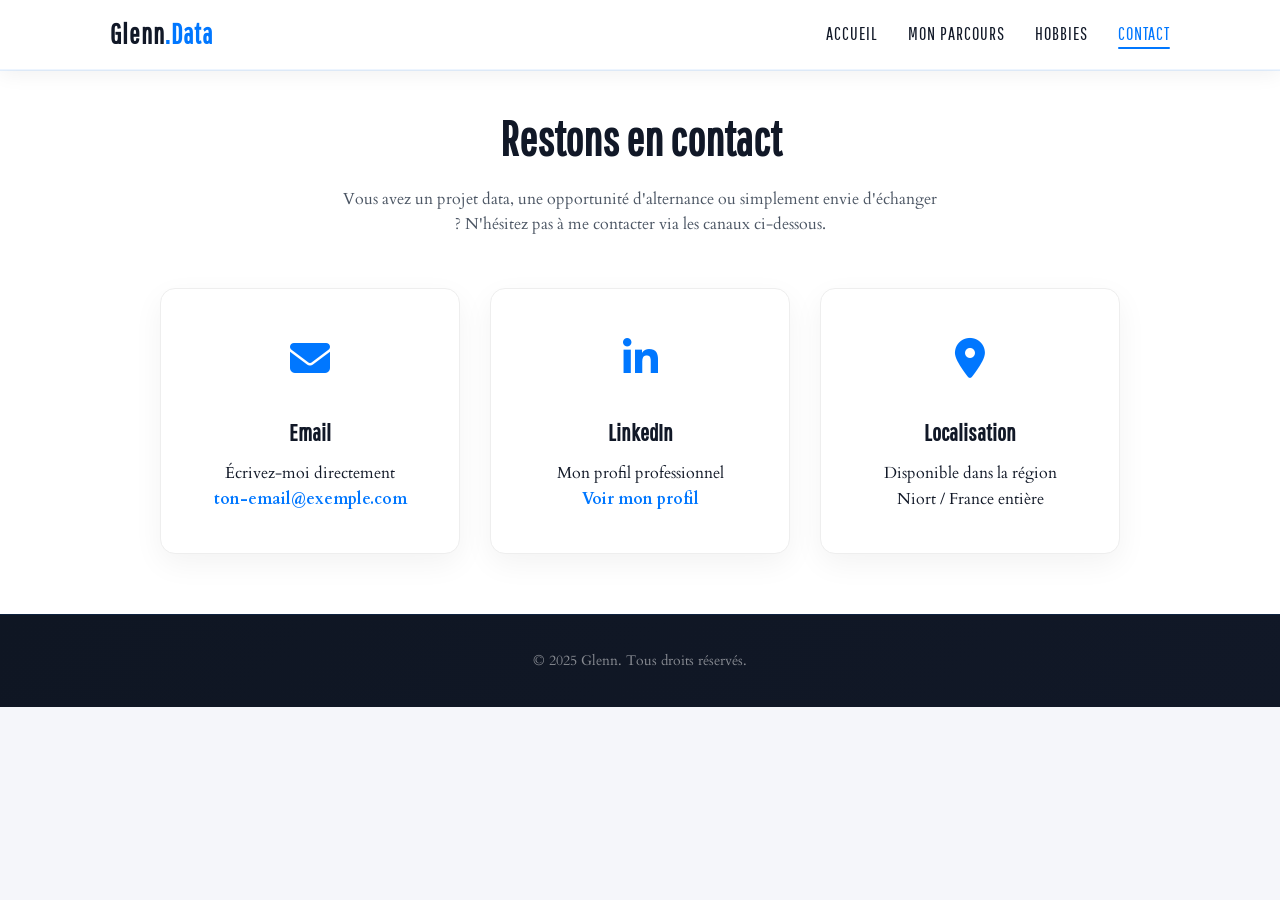
==== contact.html @ 9a7e13b7 "Initial commit - Portfolio Glenn MADZOU-A-MIERE" ====
<!DOCTYPE html>
<html lang="fr">
<head>
    <meta charset="UTF-8">
    <meta name="viewport" content="width=device-width, initial-scale=1.0">
    <title>Contact — Glenn</title>
    <link href="https://fonts.googleapis.com/css2?family=Cardo&family=Pathway+Gothic+One&display=swap" rel="stylesheet">
    <link rel="stylesheet" href="https://cdnjs.cloudflare.com/ajax/libs/font-awesome/6.4.0/css/all.min.css">
    <link rel="stylesheet" href="./css/global.css">
</head>
<body>

    <!-- NAVIGATION (Identique à l'accueil) -->
    <nav class="navbar">
        <div class="nav-container">
            <a href="index.html" class="logo">Glenn<span>.Data</span></a>
            <ul class="nav-links">
                <li><a href="index.html">Accueil</a></li>
                <li><a href="parcours.html">Mon Parcours</a></li>
                <li><a href="hobbies.html">Hobbies</a></li>
                <li><a href="contact.html" class="active">Contact</a></li>
            </ul>
            <div class="burger"><div class="line1"></div><div class="line2"></div><div class="line3"></div></div>
        </div>
    </nav>

    <!-- SECTION CONTACT -->
    <section class="contact-section">
        <div class="contact-container">
            <h1 class="section-title">Restons en contact</h1>
            <p class="contact-intro">
                Vous avez un projet data, une opportunité d'alternance ou simplement envie d'échanger ? 
                N'hésitez pas à me contacter via les canaux ci-dessous.
            </p>

            <div class="contact-cards">
                
                <!-- Carte Email -->
                <div class="contact-card">
                    <div class="icon-box">
                        <i class="fa-solid fa-envelope"></i>
                    </div>
                    <h3>Email</h3>
                    <p>Écrivez-moi directement</p>
                    <a href="mailto:ton-email@exemple.com" class="contact-link">ton-email@exemple.com</a>
                </div>

                <!-- Carte LinkedIn -->
                <div class="contact-card">
                    <div class="icon-box">
                        <i class="fa-brands fa-linkedin-in"></i>
                    </div>
                    <h3>LinkedIn</h3>
                    <p>Mon profil professionnel</p>
                    <a href="https://www.linkedin.com/in/ton-profil" target="_blank" class="contact-link">Voir mon profil</a>
                </div>

                <!-- Carte Localisation (Optionnel) -->
                <div class="contact-card">
                    <div class="icon-box">
                        <i class="fa-solid fa-location-dot"></i>
                    </div>
                    <h3>Localisation</h3>
                    <p>Disponible dans la région</p>
                    <span class="location-text">Niort / France entière</span>
                </div>

            </div>
        </div>
    </section>

    <footer>
        <p>© 2025 Glenn. Tous droits réservés.</p>
    </footer>

    <script src="./js/main.js"></script>
</body>
</html>
---- css/global.css ----
/* =========================================
   GLOBAL.CSS - Style moderne pour le Portfolio
   ========================================= */

:root {
    --primary: #0077ff;
    --dark: #111827;
    --light: #f5f6fa;
    --white: #ffffff;
    --text-grey: #4b5563;
    --shadow: 0 10px 30px rgba(0, 119, 255, 0.15);
    --card-shadow: 0 10px 25px rgba(0,0,0,0.05);
    --transition: all 0.3s ease;
    
    /* Polices */
    --font-title: 'Pathway Gothic One', sans-serif;
    --font-text: 'Cardo', serif;
}

* { margin: 0; padding: 0; box-sizing: border-box; }

body {
    font-family: var(--font-text);
    background-color: var(--light);
    color: var(--dark);
    overflow-x: hidden;
    line-height: 1.6;
}

/* ================= NAVBAR ================= */
.navbar {
    background: rgba(255, 255, 255, 0.82);
    backdrop-filter: blur(14px);
    -webkit-backdrop-filter: blur(14px);
    height: 70px;
    width: 100%;
    position: fixed;
    top: 0;
    z-index: 1000;
    box-shadow: 0 1px 0 rgba(0,119,255,0.1), 0 4px 20px rgba(0,0,0,0.06);
    border-bottom: 1px solid rgba(0,119,255,0.07);
}

.nav-container {
    display: flex;
    justify-content: space-between;
    align-items: center;
    max-width: 1100px;
    margin: 0 auto;
    height: 100%;
    padding: 0 20px;
}

.logo {
    font-family: var(--font-title);
    font-size: 28px;
    text-decoration: none;
    color: var(--dark);
    font-weight: bold;
    letter-spacing: 1px;
    transition: opacity 0.2s ease;
}
.logo:hover { opacity: 0.8; }
.logo span { color: var(--primary); }

.nav-links { display: flex; list-style: none; gap: 30px; }
.nav-links li a {
    text-decoration: none;
    color: var(--dark);
    font-family: var(--font-title);
    font-size: 18px;
    text-transform: uppercase;
    transition: color 0.25s ease;
    letter-spacing: 1px;
    position: relative;
    padding-bottom: 3px;
}
/* Underline animé au hover */
.nav-links li a::after {
    content: '';
    position: absolute;
    bottom: -2px;
    left: 0;
    width: 0;
    height: 2px;
    background: var(--primary);
    border-radius: 2px;
    transition: width 0.3s ease;
}
.nav-links li a:hover::after,
.nav-links li a.active::after { width: 100%; }
.nav-links li a:hover, .nav-links li a.active { color: var(--primary); }

.burger { display: none; cursor: pointer; }
.burger div { width: 25px; height: 3px; background-color: var(--dark); margin: 5px; transition: var(--transition); }

/* ================= HERO SECTION ================= */
.hero {
    height: 100vh;
    display: flex;
    align-items: center;
    justify-content: center;
    text-align: center;
    padding: 70px 20px 0;
    background: linear-gradient(150deg, #eef4ff 0%, #f5f6fa 50%, #eef2f6 100%);
    position: relative;
    overflow: hidden;
}

/* Cercle décoratif en arrière-plan */
.hero::before {
    content: '';
    position: absolute;
    width: 500px;
    height: 500px;
    background: radial-gradient(circle, rgba(0,119,255,0.07), transparent 65%);
    top: 10%;
    right: -100px;
    border-radius: 50%;
    pointer-events: none;
}
.hero::after {
    content: '';
    position: absolute;
    width: 350px;
    height: 350px;
    background: radial-gradient(circle, rgba(0,119,255,0.05), transparent 65%);
    bottom: 5%;
    left: -80px;
    border-radius: 50%;
    pointer-events: none;
}

.hero-content { max-width: 800px; animation: fadeIn 1s ease-out; position: relative; z-index: 1; }
@keyframes fadeIn { from { opacity: 0; transform: translateY(20px); } to { opacity: 1; transform: translateY(0); } }

.profile-img-container {
    width: 150px;
    height: 150px;
    margin: 0 auto 25px;
    border-radius: 50%;
    overflow: hidden;
    border: 4px solid var(--white);
    box-shadow: var(--shadow);
}
.profile-img { width: 100%; height: 100%; object-fit: cover; }

.hero h1 {
    font-family: var(--font-title);
    font-size: 4rem;
    margin-bottom: 15px;
    color: var(--dark);
    line-height: 1.1;
}
.text-highlight { color: var(--primary); }

.hero-text {
    font-size: 1.2rem;
    color: var(--text-grey);
    margin-bottom: 40px;
    max-width: 600px;
    margin-left: auto;
    margin-right: auto;
}

.cta-buttons { display: flex; gap: 20px; justify-content: center; flex-wrap: wrap; }
.btn {
    padding: 12px 30px;
    border-radius: 50px;
    text-decoration: none;
    font-family: var(--font-title);
    font-size: 18px;
    letter-spacing: 1px;
    transition: var(--transition);
    display: inline-flex;
    align-items: center;
    gap: 10px;
}
.btn-primary { background-color: var(--primary); color: var(--white); box-shadow: 0 4px 15px rgba(0, 119, 255, 0.3); }
.btn-primary:hover { background-color: #005ecb; transform: translateY(-3px); }
.btn-outline { border: 2px solid var(--dark); color: var(--dark); }
.btn-outline:hover { background-color: var(--dark); color: var(--white); transform: translateY(-3px); }

/* ================= PROJECTS SLIDER ================= */
.projects-section { padding: 80px 20px; background: var(--white); text-align: center; }
.section-title { font-family: var(--font-title); font-size: 3rem; color: var(--dark); margin-bottom: 10px; }
.section-subtitle { color: var(--text-grey); margin-bottom: 50px; }

.slider-container {
    max-width: 1000px;
    margin: 0 auto;
    position: relative;
    overflow: hidden;
    border-radius: 20px;
    box-shadow: 0 20px 50px rgba(0,0,0,0.1);
}

.slider-wrapper { 
    height: 500px; 
    position: relative; 
    width: 100%;
}

/* --- CORRECTION ICI : GESTION DES SLIDES --- */
.slide {
    position: absolute; 
    top: 0; left: 0; 
    width: 100%; height: 100%;
    opacity: 0; 
    transition: opacity 0.6s ease-in-out;
    
    /* C'EST CETTE LIGNE QUI RÉPARE LES FLÈCHES : */
    pointer-events: none; /* Empêche l'image invisible de bloquer les clics */
    
    z-index: 1;
}

.slide.active { 
    opacity: 1; 
    pointer-events: all; /* Réactive les clics quand l'image est visible */
    z-index: 2;
}

.slide-link { display: block; width: 100%; height: 100%; position: relative; }
.slide img { width: 100%; height: 100%; object-fit: cover; transition: transform 0.8s ease; }
.slide:hover img { transform: scale(1.05); }

.slide-content {
    position: absolute; bottom: 0; left: 0; width: 100%;
    background: linear-gradient(to top, rgba(0,0,0,0.9), rgba(0,0,0,0));
    padding: 60px 30px 30px;
    text-align: left;
    color: var(--white);
    transform: translateY(20px);
    transition: transform 0.4s ease;
}
.slide.active .slide-content { transform: translateY(0); }
.slide-content h3 { font-family: var(--font-title); font-size: 32px; margin-bottom: 8px; color: var(--primary); }

/* --- CORRECTION ICI : BOUTONS FLÈCHES --- */
.slider-btn {
    position: absolute; top: 50%; transform: translateY(-50%);
    background: rgba(255,255,255,0.9);
    border: none; width: 50px; height: 50px; border-radius: 50%;
    cursor: pointer; font-size: 20px; color: var(--dark);
    box-shadow: 0 4px 10px rgba(0,0,0,0.1); transition: var(--transition); 
    
    z-index: 100; /* On force les flèches à être bien au-dessus de tout */
}
.slider-btn:hover { background: var(--primary); color: var(--white); }
.prev-btn { left: 20px; }
.next-btn { right: 20px; }

.dots-container {
    position: absolute; bottom: 20px; left: 50%; transform: translateX(-50%);
    display: flex; gap: 10px; z-index: 100;
}
.dot {
    width: 12px; height: 12px; background: rgba(255,255,255,0.5);
    border-radius: 50%; cursor: pointer; transition: var(--transition);
}
.dot.active { background: var(--primary); transform: scale(1.2); }

/* ================= CSS HOBBIES (Nouvelle version Galerie) ================= */
/* ================= HOBBIES SECTION (POUR L'ACCUEIL / INDEX.HTML) ================= */
/* Ce style gère uniquement les cartes de prévisualisation sur la page d'accueil */

.hobbies-section {
    padding: 80px 20px;
    background-color: var(--light);
    text-align: center;
}

.hobbies-container { 
    max-width: 1100px; 
    margin: 0 auto; 
}

/* La grille des cartes sur l'accueil */
.hobbies-grid {
    display: grid;
    /* Adapte auto : 3 colonnes sur PC, 2 ou 1 sur mobile */
    grid-template-columns: repeat(auto-fit, minmax(280px, 1fr));
    gap: 30px;
    margin-top: 40px;
}

/* Le style de la carte individuelle */
.hobby-card {
    background: var(--white);
    border-radius: 15px;
    overflow: hidden;
    box-shadow: var(--card-shadow);
    transition: var(--transition);
    text-align: left;
    display: block;      /* Important pour le lien <a> */
    text-decoration: none;
    color: inherit;
    position: relative;
    height: 100%;       /* Pour que toutes les cartes aient la même hauteur */
}

.hobby-card:hover {
    transform: translateY(-10px);
    box-shadow: 0 15px 30px rgba(0,0,0,0.1);
}

/* Zone Image */
.hobby-img-box {
    height: 200px;
    width: 100%;
    position: relative;
    overflow: hidden;
}

.hobby-img-box img {
    width: 100%;
    height: 100%;
    object-fit: cover;
    transition: transform 0.5s ease;
}

.hobby-card:hover .hobby-img-box img { 
    transform: scale(1.1); 
}

/* La petite icône ronde */
.hobby-icon {
    position: absolute;
    bottom: -20px;
    right: 20px;
    width: 50px;
    height: 50px;
    background: var(--primary);
    color: var(--white);
    border-radius: 50%;
    display: flex;
    align-items: center;
    justify-content: center;
    font-size: 22px;
    box-shadow: 0 4px 10px rgba(0,0,0,0.2);
    border: 3px solid var(--white);
    z-index: 2;
}

/* Contenu texte */
.hobby-content { 
    padding: 30px 25px 25px; 
}

.hobby-content h3 {
    font-family: var(--font-title);
    font-size: 24px;
    margin-bottom: 10px;
    color: var(--dark);
}

.hobby-content p {
    font-size: 15px;
    color: var(--text-grey);
    line-height: 1.5;
}
/* En-tête */
.hobbies-header {
  text-align: center;
  margin-top: 40px;
  margin-bottom: 60px;
  padding: 0 20px;
}

.hobbies-header h1 {
  font-family: 'Pathway Gothic One', sans-serif;
  font-size: 42px;
  color: #0077ff;
  margin-bottom: 10px;
}

.hobbies-header .subtitle {
  font-size: 16px;
  color: #555;
  max-width: 600px;
  margin: 0 auto;
}

/* Séparateur entre les sections */
.hobby-separator {
    border: 0;
    height: 1px;
    background-image: linear-gradient(to right, rgba(0, 0, 0, 0), rgba(0, 0, 0, 0.1), rgba(0, 0, 0, 0));
    margin: 60px 0;
}

/* --- STRUCTURE D'UNE SECTION HOBBY --- */
.hobby-section {
    max-width: 1200px;
    margin: 0 auto 40px;
    padding: 0 20px;
}

/* Texte Intro */
.hobby-intro {
    text-align: center;
    max-width: 800px;
    margin: 0 auto 40px;
}

.hobby-intro h2 {
    font-family: 'Pathway Gothic One', sans-serif;
    font-size: 32px;
    color: var(--dark);
    margin-bottom: 15px;
    display: flex;
    align-items: center;
    justify-content: center;
    gap: 10px;
}

.hobby-intro h2 i {
    color: var(--primary);
    font-size: 28px;
}

.hobby-intro p {
    font-size: 16px;
    line-height: 1.6;
    color: var(--text-grey);
}

/* --- LA GALERIE 4 ITEMS --- */
.hobby-gallery {
    display: grid;
    /* Sur grand écran : 4 colonnes égales */
    grid-template-columns: repeat(4, 1fr); 
    gap: 15px;
    width: 100%;
}

.gallery-item {
    position: relative;
    height: 250px; /* Hauteur fixe pour uniformiser */
    border-radius: 12px;
    overflow: hidden;
    box-shadow: 0 4px 15px rgba(0,0,0,0.1);
    transition: transform 0.3s ease;
    cursor: pointer;
    background: #000; /* Fond noir au cas où l'image ne charge pas */
}

/* Effet Zoom au survol */
.gallery-item:hover {
    transform: translateY(-5px);
    box-shadow: 0 10px 25px rgba(0,0,0,0.2);
}

.gallery-item img, 
.gallery-item video,
.gallery-item iframe {
    width: 100%;
    height: 100%;
    object-fit: cover; /* Remplit le carré sans déformer */
    transition: opacity 0.3s ease;
}

.gallery-item:hover img {
    opacity: 0.9;
}

/* Style spécifique pour les items vidéo (icône play) */
.video-item .play-icon {
    position: absolute;
    top: 50%;
    left: 50%;
    transform: translate(-50%, -50%);
    font-size: 40px;
    color: white;
    opacity: 0.8;
    text-shadow: 0 2px 10px rgba(0,0,0,0.5);
    pointer-events: none;
}

/* --- RESPONSIVE --- */

/* Tablette : Grille 2x2 */
@media (max-width: 900px) {
    .hobby-gallery {
        grid-template-columns: repeat(2, 1fr);
    }
}

/* Mobile : Les uns sous les autres */
@media (max-width: 500px) {
    .hobby-gallery {
        grid-template-columns: 1fr;
    }
    .gallery-item {
        height: 200px;
    }
    .hobbies-header h1 {
        font-size: 32px;
    }
}

/* ================= CONTACT SECTION ================= */
.contact-section { padding: 100px 20px 60px; background: var(--white); text-align: center; }
.contact-intro { max-width: 600px; margin: 0 auto 50px; color: var(--text-grey); }

.contact-cards { display: flex; justify-content: center; gap: 30px; flex-wrap: wrap; }

.contact-card {
    background: var(--white); 
    padding: 40px; 
    border-radius: 15px; 
    width: 100%;
    max-width: 300px; 
    box-shadow: 0 10px 30px rgba(0,0,0,0.05); 
    transition: var(--transition); 
    border: 1px solid #eee;
}

.contact-card:hover { transform: translateY(-10px); border-color: var(--primary); }

.icon-box { font-size: 40px; color: var(--primary); margin-bottom: 20px; }
.contact-card h3 { font-family: var(--font-title); font-size: 24px; margin-bottom: 10px; }
.contact-link { color: var(--primary); text-decoration: none; font-weight: bold; }

/* ================= FOOTER ================= */
footer {
    text-align: center;
    padding: 35px 20px;
    background: linear-gradient(135deg, #0f1623 0%, #111827 100%);
    color: rgba(255,255,255,0.5);
    font-size: 14px;
    border-top: 1px solid rgba(0,119,255,0.12);
}

/* ================= LOCATION LINK (global — utilisé sur index.html) ================= */
.location-link {
    display: inline-flex;
    align-items: center;
    gap: 6px;
    padding: 6px 14px;
    border-radius: 30px;
    background: rgba(0,119,255,0.07);
    color: var(--primary);
    text-decoration: none;
    font-size: 14px;
    font-family: var(--font-title);
    letter-spacing: 0.5px;
    transition: background 0.25s ease, color 0.25s ease, transform 0.2s ease, box-shadow 0.25s ease;
    border: 1px solid rgba(0,119,255,0.15);
}
.location-link i { font-size: 13px; flex-shrink: 0; transition: transform 0.25s ease; }
.location-link:hover {
    background: var(--primary);
    color: #fff;
    border-color: var(--primary);
    transform: translateY(-2px);
    box-shadow: 0 6px 16px rgba(0,119,255,0.25);
}
.location-link:hover i { transform: scale(1.2); }

/* ================= PAGE PROJETS ================= */
.page-header {
    text-align: center;
    padding: 60px 20px 40px;
    background: var(--white);
}

.projects-container {
    max-width: 1100px;
    margin: 0 auto;
    padding: 20px 20px 80px;
}

.year-section {
    margin-bottom: 60px;
}

.year-title {
    font-family: var(--font-title);
    font-size: 36px;
    color: var(--primary);
    border-bottom: 2px solid #e0e0e0;
    padding-bottom: 10px;
    margin-bottom: 30px;
    display: inline-block;
}

.projects-grid {
    display: grid;
    grid-template-columns: repeat(auto-fit, minmax(300px, 1fr));
    gap: 30px;
}

/* --- CARTES PROJETS --- */
.project-card {
    position: relative;
    height: 250px;
    border-radius: 15px;
    overflow: hidden;
    cursor: pointer;
    box-shadow: var(--card-shadow);
    transition: var(--transition);
}

.project-card img {
    width: 100%;
    height: 100%;
    object-fit: cover;
    transition: transform 0.5s ease;
}

.project-overlay {
    position: absolute;
    top: 0;
    left: 0;
    width: 100%;
    height: 100%;
    background: rgba(0, 119, 255, 0.85);
    color: var(--white);
    display: flex;
    flex-direction: column;
    justify-content: center;
    align-items: center;
    opacity: 0;
    transition: opacity 0.3s ease;
}

.project-overlay h3 {
    font-family: var(--font-title);
    font-size: 28px;
    margin-bottom: 5px;
    transform: translateY(20px);
    transition: transform 0.3s ease;
}

.project-overlay span {
    font-size: 16px;
    font-weight: bold;
    transform: translateY(20px);
    transition: transform 0.3s ease 0.1s;
}

.project-overlay i {
    font-size: 30px;
    margin-top: 15px;
    transform: scale(0);
    transition: transform 0.3s ease 0.2s;
}

.project-card:hover { transform: translateY(-5px); }
.project-card:hover img { transform: scale(1.1); }
.project-card:hover .project-overlay { opacity: 1; }
.project-card:hover .project-overlay h3,
.project-card:hover .project-overlay span { transform: translateY(0); }
.project-card:hover .project-overlay i { transform: scale(1); }

/* ================= MODALE (POP-UP) ================= */
.modal {
    display: none;
    position: fixed; 
    z-index: 2000; 
    left: 0;
    top: 0;
    width: 100%; 
    height: 100%; 
    overflow: auto; 
    background-color: rgba(0,0,0,0.6);
    backdrop-filter: blur(5px);
    animation: fadeInModal 0.3s;
}

@keyframes fadeInModal { from {opacity: 0;} to {opacity: 1;} }

.modal-content {
    background-color: var(--white);
    margin: 10% auto;
    padding: 40px;
    border-radius: 15px;
    width: 90%;
    max-width: 600px;
    position: relative;
    box-shadow: 0 25px 50px rgba(0,0,0,0.2);
    animation: slideInModal 0.3s;
}

@keyframes slideInModal { from {transform: translateY(-50px);} to {transform: translateY(0);} }

.close-modal {
    color: #aaa;
    float: right;
    font-size: 28px;
    font-weight: bold;
    cursor: pointer;
    transition: 0.2s;
}

.close-modal:hover { color: var(--dark); }

#modal-title {
    font-family: var(--font-title);
    font-size: 32px;
    color: var(--primary);
    margin-bottom: 10px;
}

.modal-meta {
    font-size: 14px;
    color: #888;
    margin-bottom: 15px;
    text-transform: uppercase;
    letter-spacing: 1px;
}

.tech-badge {
    display: inline-block;
    background: #eef2f6;
    color: var(--dark);
    padding: 5px 12px;
    border-radius: 4px;
    font-size: 14px;
    font-weight: bold;
    margin-bottom: 20px;
}

.modal-description {
    font-size: 16px;
    line-height: 1.6;
    color: var(--text-grey);
    margin-bottom: 30px;
}

.modal-actions {
    display: flex;
    gap: 15px;
    flex-wrap: wrap;
}

/* Responsive */
@media (max-width: 768px) {
    .nav-links {
        position: absolute; right: 0; height: 92vh; top: 70px;
        background-color: var(--white); display: flex; flex-direction: column;
        align-items: center; justify-content: center; width: 100%;
        transform: translateX(100%); transition: transform 0.5s ease-in;
        box-shadow: -5px 0 15px rgba(0,0,0,0.05);
    }
    .nav-links.nav-active { transform: translateX(0%); }
    .burger { display: block; }
    
    .hero h1 { font-size: 2.8rem; }
    .slider-wrapper { height: 400px; }
    .slide-content h3 { font-size: 24px; }
    
    /* Modal responsive */
    .modal-content { margin: 20% auto; width: 95%; padding: 25px; }
    .modal-actions { flex-direction: column; }
    .modal-actions .btn { width: 100%; justify-content: center; }
}
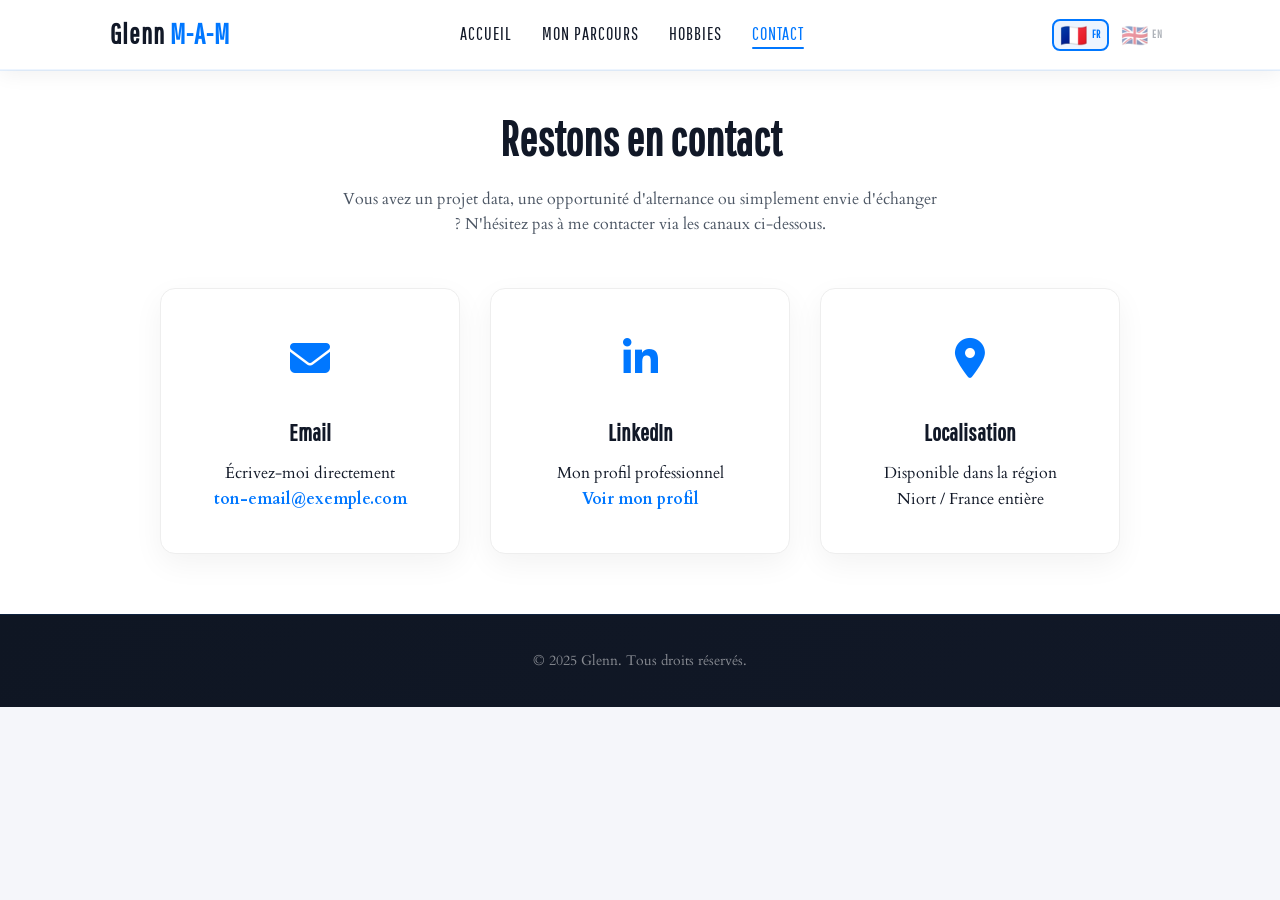
==== commit 75746404: "feat: Add FR/EN language switcher + QR code in README" ====
--- a/contact.html
+++ b/contact.html
@@ -13,21 +13,25 @@
     <!-- NAVIGATION (Identique à l'accueil) -->
     <nav class="navbar">
         <div class="nav-container">
-            <a href="index.html" class="logo">Glenn<span>.Data</span></a>
+            <a href="index.html" class="logo">Glenn<span> M-A-M</span></a>
             <ul class="nav-links">
-                <li><a href="index.html">Accueil</a></li>
-                <li><a href="parcours.html">Mon Parcours</a></li>
+                <li><a href="index.html" data-i18n="nav.home">Accueil</a></li>
+                <li><a href="parcours.html" data-i18n="nav.journey">Mon Parcours</a></li>
                 <li><a href="hobbies.html">Hobbies</a></li>
-                <li><a href="contact.html" class="active">Contact</a></li>
+                <li><a href="contact.html" class="active" data-i18n="nav.contact">Contact</a></li>
             </ul>
             <div class="burger"><div class="line1"></div><div class="line2"></div><div class="line3"></div></div>
+            <div class="lang-toggle">
+                <button class="lang-btn active" data-lang="fr" aria-label="Français">🇫🇷 <span class="lang-code">FR</span></button>
+                <button class="lang-btn" data-lang="en" aria-label="English">🇬🇧 <span class="lang-code">EN</span></button>
+            </div>
         </div>
     </nav>
 
     <!-- SECTION CONTACT -->
     <section class="contact-section">
         <div class="contact-container">
-            <h1 class="section-title">Restons en contact</h1>
+            <h1 class="section-title" data-i18n="contact.title">Restons en contact</h1>
             <p class="contact-intro">
                 Vous avez un projet data, une opportunité d'alternance ou simplement envie d'échanger ? 
                 N'hésitez pas à me contacter via les canaux ci-dessous.
@@ -70,9 +74,10 @@
     </section>
 
     <footer>
-        <p>© 2025 Glenn. Tous droits réservés.</p>
+        <p data-i18n="footer">© 2025 Glenn. Tous droits réservés.</p>
     </footer>
 
+    <script src="./js/i18n.js"></script>
     <script src="./js/main.js"></script>
 </body>
 </html>
--- a/css/global.css
+++ b/css/global.css
@@ -1,759 +1,811 @@
-/* =========================================
-   GLOBAL.CSS - Style moderne pour le Portfolio
-   ========================================= */
-
-:root {
-    --primary: #0077ff;
-    --dark: #111827;
-    --light: #f5f6fa;
-    --white: #ffffff;
-    --text-grey: #4b5563;
-    --shadow: 0 10px 30px rgba(0, 119, 255, 0.15);
-    --card-shadow: 0 10px 25px rgba(0,0,0,0.05);
-    --transition: all 0.3s ease;
-    
-    /* Polices */
-    --font-title: 'Pathway Gothic One', sans-serif;
-    --font-text: 'Cardo', serif;
-}
-
-* { margin: 0; padding: 0; box-sizing: border-box; }
-
-body {
-    font-family: var(--font-text);
-    background-color: var(--light);
-    color: var(--dark);
-    overflow-x: hidden;
-    line-height: 1.6;
-}
-
-/* ================= NAVBAR ================= */
-.navbar {
-    background: rgba(255, 255, 255, 0.82);
-    backdrop-filter: blur(14px);
-    -webkit-backdrop-filter: blur(14px);
-    height: 70px;
-    width: 100%;
-    position: fixed;
-    top: 0;
-    z-index: 1000;
-    box-shadow: 0 1px 0 rgba(0,119,255,0.1), 0 4px 20px rgba(0,0,0,0.06);
-    border-bottom: 1px solid rgba(0,119,255,0.07);
-}
-
-.nav-container {
-    display: flex;
-    justify-content: space-between;
-    align-items: center;
-    max-width: 1100px;
-    margin: 0 auto;
-    height: 100%;
-    padding: 0 20px;
-}
-
-.logo {
-    font-family: var(--font-title);
-    font-size: 28px;
-    text-decoration: none;
-    color: var(--dark);
-    font-weight: bold;
-    letter-spacing: 1px;
-    transition: opacity 0.2s ease;
-}
-.logo:hover { opacity: 0.8; }
-.logo span { color: var(--primary); }
-
-.nav-links { display: flex; list-style: none; gap: 30px; }
-.nav-links li a {
-    text-decoration: none;
-    color: var(--dark);
-    font-family: var(--font-title);
-    font-size: 18px;
-    text-transform: uppercase;
-    transition: color 0.25s ease;
-    letter-spacing: 1px;
-    position: relative;
-    padding-bottom: 3px;
-}
-/* Underline animé au hover */
-.nav-links li a::after {
-    content: '';
-    position: absolute;
-    bottom: -2px;
-    left: 0;
-    width: 0;
-    height: 2px;
-    background: var(--primary);
-    border-radius: 2px;
-    transition: width 0.3s ease;
-}
-.nav-links li a:hover::after,
-.nav-links li a.active::after { width: 100%; }
-.nav-links li a:hover, .nav-links li a.active { color: var(--primary); }
-
-.burger { display: none; cursor: pointer; }
-.burger div { width: 25px; height: 3px; background-color: var(--dark); margin: 5px; transition: var(--transition); }
-
-/* ================= HERO SECTION ================= */
-.hero {
-    height: 100vh;
-    display: flex;
-    align-items: center;
-    justify-content: center;
-    text-align: center;
-    padding: 70px 20px 0;
-    background: linear-gradient(150deg, #eef4ff 0%, #f5f6fa 50%, #eef2f6 100%);
-    position: relative;
-    overflow: hidden;
-}
-
-/* Cercle décoratif en arrière-plan */
-.hero::before {
-    content: '';
-    position: absolute;
-    width: 500px;
-    height: 500px;
-    background: radial-gradient(circle, rgba(0,119,255,0.07), transparent 65%);
-    top: 10%;
-    right: -100px;
-    border-radius: 50%;
-    pointer-events: none;
-}
-.hero::after {
-    content: '';
-    position: absolute;
-    width: 350px;
-    height: 350px;
-    background: radial-gradient(circle, rgba(0,119,255,0.05), transparent 65%);
-    bottom: 5%;
-    left: -80px;
-    border-radius: 50%;
-    pointer-events: none;
-}
-
-.hero-content { max-width: 800px; animation: fadeIn 1s ease-out; position: relative; z-index: 1; }
-@keyframes fadeIn { from { opacity: 0; transform: translateY(20px); } to { opacity: 1; transform: translateY(0); } }
-
-.profile-img-container {
-    width: 150px;
-    height: 150px;
-    margin: 0 auto 25px;
-    border-radius: 50%;
-    overflow: hidden;
-    border: 4px solid var(--white);
-    box-shadow: var(--shadow);
-}
-.profile-img { width: 100%; height: 100%; object-fit: cover; }
-
-.hero h1 {
-    font-family: var(--font-title);
-    font-size: 4rem;
-    margin-bottom: 15px;
-    color: var(--dark);
-    line-height: 1.1;
-}
-.text-highlight { color: var(--primary); }
-
-.hero-text {
-    font-size: 1.2rem;
-    color: var(--text-grey);
-    margin-bottom: 40px;
-    max-width: 600px;
-    margin-left: auto;
-    margin-right: auto;
-}
-
-.cta-buttons { display: flex; gap: 20px; justify-content: center; flex-wrap: wrap; }
-.btn {
-    padding: 12px 30px;
-    border-radius: 50px;
-    text-decoration: none;
-    font-family: var(--font-title);
-    font-size: 18px;
-    letter-spacing: 1px;
-    transition: var(--transition);
-    display: inline-flex;
-    align-items: center;
-    gap: 10px;
-}
-.btn-primary { background-color: var(--primary); color: var(--white); box-shadow: 0 4px 15px rgba(0, 119, 255, 0.3); }
-.btn-primary:hover { background-color: #005ecb; transform: translateY(-3px); }
-.btn-outline { border: 2px solid var(--dark); color: var(--dark); }
-.btn-outline:hover { background-color: var(--dark); color: var(--white); transform: translateY(-3px); }
-
-/* ================= PROJECTS SLIDER ================= */
-.projects-section { padding: 80px 20px; background: var(--white); text-align: center; }
-.section-title { font-family: var(--font-title); font-size: 3rem; color: var(--dark); margin-bottom: 10px; }
-.section-subtitle { color: var(--text-grey); margin-bottom: 50px; }
-
-.slider-container {
-    max-width: 1000px;
-    margin: 0 auto;
-    position: relative;
-    overflow: hidden;
-    border-radius: 20px;
-    box-shadow: 0 20px 50px rgba(0,0,0,0.1);
-}
-
-.slider-wrapper { 
-    height: 500px; 
-    position: relative; 
-    width: 100%;
-}
-
-/* --- CORRECTION ICI : GESTION DES SLIDES --- */
-.slide {
-    position: absolute; 
-    top: 0; left: 0; 
-    width: 100%; height: 100%;
-    opacity: 0; 
-    transition: opacity 0.6s ease-in-out;
-    
-    /* C'EST CETTE LIGNE QUI RÉPARE LES FLÈCHES : */
-    pointer-events: none; /* Empêche l'image invisible de bloquer les clics */
-    
-    z-index: 1;
-}
-
-.slide.active { 
-    opacity: 1; 
-    pointer-events: all; /* Réactive les clics quand l'image est visible */
-    z-index: 2;
-}
-
-.slide-link { display: block; width: 100%; height: 100%; position: relative; }
-.slide img { width: 100%; height: 100%; object-fit: cover; transition: transform 0.8s ease; }
-.slide:hover img { transform: scale(1.05); }
-
-.slide-content {
-    position: absolute; bottom: 0; left: 0; width: 100%;
-    background: linear-gradient(to top, rgba(0,0,0,0.9), rgba(0,0,0,0));
-    padding: 60px 30px 30px;
-    text-align: left;
-    color: var(--white);
-    transform: translateY(20px);
-    transition: transform 0.4s ease;
-}
-.slide.active .slide-content { transform: translateY(0); }
-.slide-content h3 { font-family: var(--font-title); font-size: 32px; margin-bottom: 8px; color: var(--primary); }
-
-/* --- CORRECTION ICI : BOUTONS FLÈCHES --- */
-.slider-btn {
-    position: absolute; top: 50%; transform: translateY(-50%);
-    background: rgba(255,255,255,0.9);
-    border: none; width: 50px; height: 50px; border-radius: 50%;
-    cursor: pointer; font-size: 20px; color: var(--dark);
-    box-shadow: 0 4px 10px rgba(0,0,0,0.1); transition: var(--transition); 
-    
-    z-index: 100; /* On force les flèches à être bien au-dessus de tout */
-}
-.slider-btn:hover { background: var(--primary); color: var(--white); }
-.prev-btn { left: 20px; }
-.next-btn { right: 20px; }
-
-.dots-container {
-    position: absolute; bottom: 20px; left: 50%; transform: translateX(-50%);
-    display: flex; gap: 10px; z-index: 100;
-}
-.dot {
-    width: 12px; height: 12px; background: rgba(255,255,255,0.5);
-    border-radius: 50%; cursor: pointer; transition: var(--transition);
-}
-.dot.active { background: var(--primary); transform: scale(1.2); }
-
-/* ================= CSS HOBBIES (Nouvelle version Galerie) ================= */
-/* ================= HOBBIES SECTION (POUR L'ACCUEIL / INDEX.HTML) ================= */
-/* Ce style gère uniquement les cartes de prévisualisation sur la page d'accueil */
-
-.hobbies-section {
-    padding: 80px 20px;
-    background-color: var(--light);
-    text-align: center;
-}
-
-.hobbies-container { 
-    max-width: 1100px; 
-    margin: 0 auto; 
-}
-
-/* La grille des cartes sur l'accueil */
-.hobbies-grid {
-    display: grid;
-    /* Adapte auto : 3 colonnes sur PC, 2 ou 1 sur mobile */
-    grid-template-columns: repeat(auto-fit, minmax(280px, 1fr));
-    gap: 30px;
-    margin-top: 40px;
-}
-
-/* Le style de la carte individuelle */
-.hobby-card {
-    background: var(--white);
-    border-radius: 15px;
-    overflow: hidden;
-    box-shadow: var(--card-shadow);
-    transition: var(--transition);
-    text-align: left;
-    display: block;      /* Important pour le lien <a> */
-    text-decoration: none;
-    color: inherit;
-    position: relative;
-    height: 100%;       /* Pour que toutes les cartes aient la même hauteur */
-}
-
-.hobby-card:hover {
-    transform: translateY(-10px);
-    box-shadow: 0 15px 30px rgba(0,0,0,0.1);
-}
-
-/* Zone Image */
-.hobby-img-box {
-    height: 200px;
-    width: 100%;
-    position: relative;
-    overflow: hidden;
-}
-
-.hobby-img-box img {
-    width: 100%;
-    height: 100%;
-    object-fit: cover;
-    transition: transform 0.5s ease;
-}
-
-.hobby-card:hover .hobby-img-box img { 
-    transform: scale(1.1); 
-}
-
-/* La petite icône ronde */
-.hobby-icon {
-    position: absolute;
-    bottom: -20px;
-    right: 20px;
-    width: 50px;
-    height: 50px;
-    background: var(--primary);
-    color: var(--white);
-    border-radius: 50%;
-    display: flex;
-    align-items: center;
-    justify-content: center;
-    font-size: 22px;
-    box-shadow: 0 4px 10px rgba(0,0,0,0.2);
-    border: 3px solid var(--white);
-    z-index: 2;
-}
-
-/* Contenu texte */
-.hobby-content { 
-    padding: 30px 25px 25px; 
-}
-
-.hobby-content h3 {
-    font-family: var(--font-title);
-    font-size: 24px;
-    margin-bottom: 10px;
-    color: var(--dark);
-}
-
-.hobby-content p {
-    font-size: 15px;
-    color: var(--text-grey);
-    line-height: 1.5;
-}
-/* En-tête */
-.hobbies-header {
-  text-align: center;
-  margin-top: 40px;
-  margin-bottom: 60px;
-  padding: 0 20px;
-}
-
-.hobbies-header h1 {
-  font-family: 'Pathway Gothic One', sans-serif;
-  font-size: 42px;
-  color: #0077ff;
-  margin-bottom: 10px;
-}
-
-.hobbies-header .subtitle {
-  font-size: 16px;
-  color: #555;
-  max-width: 600px;
-  margin: 0 auto;
-}
-
-/* Séparateur entre les sections */
-.hobby-separator {
-    border: 0;
-    height: 1px;
-    background-image: linear-gradient(to right, rgba(0, 0, 0, 0), rgba(0, 0, 0, 0.1), rgba(0, 0, 0, 0));
-    margin: 60px 0;
-}
-
-/* --- STRUCTURE D'UNE SECTION HOBBY --- */
-.hobby-section {
-    max-width: 1200px;
-    margin: 0 auto 40px;
-    padding: 0 20px;
-}
-
-/* Texte Intro */
-.hobby-intro {
-    text-align: center;
-    max-width: 800px;
-    margin: 0 auto 40px;
-}
-
-.hobby-intro h2 {
-    font-family: 'Pathway Gothic One', sans-serif;
-    font-size: 32px;
-    color: var(--dark);
-    margin-bottom: 15px;
-    display: flex;
-    align-items: center;
-    justify-content: center;
-    gap: 10px;
-}
-
-.hobby-intro h2 i {
-    color: var(--primary);
-    font-size: 28px;
-}
-
-.hobby-intro p {
-    font-size: 16px;
-    line-height: 1.6;
-    color: var(--text-grey);
-}
-
-/* --- LA GALERIE 4 ITEMS --- */
-.hobby-gallery {
-    display: grid;
-    /* Sur grand écran : 4 colonnes égales */
-    grid-template-columns: repeat(4, 1fr); 
-    gap: 15px;
-    width: 100%;
-}
-
-.gallery-item {
-    position: relative;
-    height: 250px; /* Hauteur fixe pour uniformiser */
-    border-radius: 12px;
-    overflow: hidden;
-    box-shadow: 0 4px 15px rgba(0,0,0,0.1);
-    transition: transform 0.3s ease;
-    cursor: pointer;
-    background: #000; /* Fond noir au cas où l'image ne charge pas */
-}
-
-/* Effet Zoom au survol */
-.gallery-item:hover {
-    transform: translateY(-5px);
-    box-shadow: 0 10px 25px rgba(0,0,0,0.2);
-}
-
-.gallery-item img, 
-.gallery-item video,
-.gallery-item iframe {
-    width: 100%;
-    height: 100%;
-    object-fit: cover; /* Remplit le carré sans déformer */
-    transition: opacity 0.3s ease;
-}
-
-.gallery-item:hover img {
-    opacity: 0.9;
-}
-
-/* Style spécifique pour les items vidéo (icône play) */
-.video-item .play-icon {
-    position: absolute;
-    top: 50%;
-    left: 50%;
-    transform: translate(-50%, -50%);
-    font-size: 40px;
-    color: white;
-    opacity: 0.8;
-    text-shadow: 0 2px 10px rgba(0,0,0,0.5);
-    pointer-events: none;
-}
-
-/* --- RESPONSIVE --- */
-
-/* Tablette : Grille 2x2 */
-@media (max-width: 900px) {
-    .hobby-gallery {
-        grid-template-columns: repeat(2, 1fr);
-    }
-}
-
-/* Mobile : Les uns sous les autres */
-@media (max-width: 500px) {
-    .hobby-gallery {
-        grid-template-columns: 1fr;
-    }
-    .gallery-item {
-        height: 200px;
-    }
-    .hobbies-header h1 {
-        font-size: 32px;
-    }
-}
-
-/* ================= CONTACT SECTION ================= */
-.contact-section { padding: 100px 20px 60px; background: var(--white); text-align: center; }
-.contact-intro { max-width: 600px; margin: 0 auto 50px; color: var(--text-grey); }
-
-.contact-cards { display: flex; justify-content: center; gap: 30px; flex-wrap: wrap; }
-
-.contact-card {
-    background: var(--white); 
-    padding: 40px; 
-    border-radius: 15px; 
-    width: 100%;
-    max-width: 300px; 
-    box-shadow: 0 10px 30px rgba(0,0,0,0.05); 
-    transition: var(--transition); 
-    border: 1px solid #eee;
-}
-
-.contact-card:hover { transform: translateY(-10px); border-color: var(--primary); }
-
-.icon-box { font-size: 40px; color: var(--primary); margin-bottom: 20px; }
-.contact-card h3 { font-family: var(--font-title); font-size: 24px; margin-bottom: 10px; }
-.contact-link { color: var(--primary); text-decoration: none; font-weight: bold; }
-
-/* ================= FOOTER ================= */
-footer {
-    text-align: center;
-    padding: 35px 20px;
-    background: linear-gradient(135deg, #0f1623 0%, #111827 100%);
-    color: rgba(255,255,255,0.5);
-    font-size: 14px;
-    border-top: 1px solid rgba(0,119,255,0.12);
-}
-
-/* ================= LOCATION LINK (global — utilisé sur index.html) ================= */
-.location-link {
-    display: inline-flex;
-    align-items: center;
-    gap: 6px;
-    padding: 6px 14px;
-    border-radius: 30px;
-    background: rgba(0,119,255,0.07);
-    color: var(--primary);
-    text-decoration: none;
-    font-size: 14px;
-    font-family: var(--font-title);
-    letter-spacing: 0.5px;
-    transition: background 0.25s ease, color 0.25s ease, transform 0.2s ease, box-shadow 0.25s ease;
-    border: 1px solid rgba(0,119,255,0.15);
-}
-.location-link i { font-size: 13px; flex-shrink: 0; transition: transform 0.25s ease; }
-.location-link:hover {
-    background: var(--primary);
-    color: #fff;
-    border-color: var(--primary);
-    transform: translateY(-2px);
-    box-shadow: 0 6px 16px rgba(0,119,255,0.25);
-}
-.location-link:hover i { transform: scale(1.2); }
-
-/* ================= PAGE PROJETS ================= */
-.page-header {
-    text-align: center;
-    padding: 60px 20px 40px;
-    background: var(--white);
-}
-
-.projects-container {
-    max-width: 1100px;
-    margin: 0 auto;
-    padding: 20px 20px 80px;
-}
-
-.year-section {
-    margin-bottom: 60px;
-}
-
-.year-title {
-    font-family: var(--font-title);
-    font-size: 36px;
-    color: var(--primary);
-    border-bottom: 2px solid #e0e0e0;
-    padding-bottom: 10px;
-    margin-bottom: 30px;
-    display: inline-block;
-}
-
-.projects-grid {
-    display: grid;
-    grid-template-columns: repeat(auto-fit, minmax(300px, 1fr));
-    gap: 30px;
-}
-
-/* --- CARTES PROJETS --- */
-.project-card {
-    position: relative;
-    height: 250px;
-    border-radius: 15px;
-    overflow: hidden;
-    cursor: pointer;
-    box-shadow: var(--card-shadow);
-    transition: var(--transition);
-}
-
-.project-card img {
-    width: 100%;
-    height: 100%;
-    object-fit: cover;
-    transition: transform 0.5s ease;
-}
-
-.project-overlay {
-    position: absolute;
-    top: 0;
-    left: 0;
-    width: 100%;
-    height: 100%;
-    background: rgba(0, 119, 255, 0.85);
-    color: var(--white);
-    display: flex;
-    flex-direction: column;
-    justify-content: center;
-    align-items: center;
-    opacity: 0;
-    transition: opacity 0.3s ease;
-}
-
-.project-overlay h3 {
-    font-family: var(--font-title);
-    font-size: 28px;
-    margin-bottom: 5px;
-    transform: translateY(20px);
-    transition: transform 0.3s ease;
-}
-
-.project-overlay span {
-    font-size: 16px;
-    font-weight: bold;
-    transform: translateY(20px);
-    transition: transform 0.3s ease 0.1s;
-}
-
-.project-overlay i {
-    font-size: 30px;
-    margin-top: 15px;
-    transform: scale(0);
-    transition: transform 0.3s ease 0.2s;
-}
-
-.project-card:hover { transform: translateY(-5px); }
-.project-card:hover img { transform: scale(1.1); }
-.project-card:hover .project-overlay { opacity: 1; }
-.project-card:hover .project-overlay h3,
-.project-card:hover .project-overlay span { transform: translateY(0); }
-.project-card:hover .project-overlay i { transform: scale(1); }
-
-/* ================= MODALE (POP-UP) ================= */
-.modal {
-    display: none;
-    position: fixed; 
-    z-index: 2000; 
-    left: 0;
-    top: 0;
-    width: 100%; 
-    height: 100%; 
-    overflow: auto; 
-    background-color: rgba(0,0,0,0.6);
-    backdrop-filter: blur(5px);
-    animation: fadeInModal 0.3s;
-}
-
-@keyframes fadeInModal { from {opacity: 0;} to {opacity: 1;} }
-
-.modal-content {
-    background-color: var(--white);
-    margin: 10% auto;
-    padding: 40px;
-    border-radius: 15px;
-    width: 90%;
-    max-width: 600px;
-    position: relative;
-    box-shadow: 0 25px 50px rgba(0,0,0,0.2);
-    animation: slideInModal 0.3s;
-}
-
-@keyframes slideInModal { from {transform: translateY(-50px);} to {transform: translateY(0);} }
-
-.close-modal {
-    color: #aaa;
-    float: right;
-    font-size: 28px;
-    font-weight: bold;
-    cursor: pointer;
-    transition: 0.2s;
-}
-
-.close-modal:hover { color: var(--dark); }
-
-#modal-title {
-    font-family: var(--font-title);
-    font-size: 32px;
-    color: var(--primary);
-    margin-bottom: 10px;
-}
-
-.modal-meta {
-    font-size: 14px;
-    color: #888;
-    margin-bottom: 15px;
-    text-transform: uppercase;
-    letter-spacing: 1px;
-}
-
-.tech-badge {
-    display: inline-block;
-    background: #eef2f6;
-    color: var(--dark);
-    padding: 5px 12px;
-    border-radius: 4px;
-    font-size: 14px;
-    font-weight: bold;
-    margin-bottom: 20px;
-}
-
-.modal-description {
-    font-size: 16px;
-    line-height: 1.6;
-    color: var(--text-grey);
-    margin-bottom: 30px;
-}
-
-.modal-actions {
-    display: flex;
-    gap: 15px;
-    flex-wrap: wrap;
-}
-
-/* Responsive */
-@media (max-width: 768px) {
-    .nav-links {
-        position: absolute; right: 0; height: 92vh; top: 70px;
-        background-color: var(--white); display: flex; flex-direction: column;
-        align-items: center; justify-content: center; width: 100%;
-        transform: translateX(100%); transition: transform 0.5s ease-in;
-        box-shadow: -5px 0 15px rgba(0,0,0,0.05);
-    }
-    .nav-links.nav-active { transform: translateX(0%); }
-    .burger { display: block; }
-    
-    .hero h1 { font-size: 2.8rem; }
-    .slider-wrapper { height: 400px; }
-    .slide-content h3 { font-size: 24px; }
-    
-    /* Modal responsive */
-    .modal-content { margin: 20% auto; width: 95%; padding: 25px; }
-    .modal-actions { flex-direction: column; }
-    .modal-actions .btn { width: 100%; justify-content: center; }
-}+/* =========================================
+   GLOBAL.CSS - Style moderne pour le Portfolio
+   ========================================= */
+
+:root {
+    --primary: #0077ff;
+    --dark: #111827;
+    --light: #f5f6fa;
+    --white: #ffffff;
+    --text-grey: #4b5563;
+    --shadow: 0 10px 30px rgba(0, 119, 255, 0.15);
+    --card-shadow: 0 10px 25px rgba(0,0,0,0.05);
+    --transition: all 0.3s ease;
+    
+    /* Polices */
+    --font-title: 'Pathway Gothic One', sans-serif;
+    --font-text: 'Cardo', serif;
+}
+
+* { margin: 0; padding: 0; box-sizing: border-box; }
+
+body {
+    font-family: var(--font-text);
+    background-color: var(--light);
+    color: var(--dark);
+    overflow-x: hidden;
+    line-height: 1.6;
+}
+
+/* ================= NAVBAR ================= */
+.navbar {
+    background: rgba(255, 255, 255, 0.82);
+    backdrop-filter: blur(14px);
+    -webkit-backdrop-filter: blur(14px);
+    height: 70px;
+    width: 100%;
+    position: fixed;
+    top: 0;
+    z-index: 1000;
+    box-shadow: 0 1px 0 rgba(0,119,255,0.1), 0 4px 20px rgba(0,0,0,0.06);
+    border-bottom: 1px solid rgba(0,119,255,0.07);
+}
+
+.nav-container {
+    display: flex;
+    justify-content: space-between;
+    align-items: center;
+    max-width: 1100px;
+    margin: 0 auto;
+    height: 100%;
+    padding: 0 20px;
+}
+
+.logo {
+    font-family: var(--font-title);
+    font-size: 28px;
+    text-decoration: none;
+    color: var(--dark);
+    font-weight: bold;
+    letter-spacing: 1px;
+    transition: opacity 0.2s ease;
+}
+.logo:hover { opacity: 0.8; }
+.logo span { color: var(--primary); }
+
+.nav-links { display: flex; list-style: none; gap: 30px; }
+.nav-links li a {
+    text-decoration: none;
+    color: var(--dark);
+    font-family: var(--font-title);
+    font-size: 18px;
+    text-transform: uppercase;
+    transition: color 0.25s ease;
+    letter-spacing: 1px;
+    position: relative;
+    padding-bottom: 3px;
+}
+/* Underline animé au hover */
+.nav-links li a::after {
+    content: '';
+    position: absolute;
+    bottom: -2px;
+    left: 0;
+    width: 0;
+    height: 2px;
+    background: var(--primary);
+    border-radius: 2px;
+    transition: width 0.3s ease;
+}
+.nav-links li a:hover::after,
+.nav-links li a.active::after { width: 100%; }
+.nav-links li a:hover, .nav-links li a.active { color: var(--primary); }
+
+.burger { display: none; cursor: pointer; }
+.burger div { width: 25px; height: 3px; background-color: var(--dark); margin: 5px; transition: var(--transition); }
+
+/* ================= HERO SECTION ================= */
+.hero {
+    height: 100vh;
+    display: flex;
+    align-items: center;
+    justify-content: center;
+    text-align: center;
+    padding: 70px 20px 0;
+    background: linear-gradient(150deg, #eef4ff 0%, #f5f6fa 50%, #eef2f6 100%);
+    position: relative;
+    overflow: hidden;
+}
+
+/* Cercle décoratif en arrière-plan */
+.hero::before {
+    content: '';
+    position: absolute;
+    width: 500px;
+    height: 500px;
+    background: radial-gradient(circle, rgba(0,119,255,0.07), transparent 65%);
+    top: 10%;
+    right: -100px;
+    border-radius: 50%;
+    pointer-events: none;
+}
+.hero::after {
+    content: '';
+    position: absolute;
+    width: 350px;
+    height: 350px;
+    background: radial-gradient(circle, rgba(0,119,255,0.05), transparent 65%);
+    bottom: 5%;
+    left: -80px;
+    border-radius: 50%;
+    pointer-events: none;
+}
+
+.hero-content { max-width: 800px; animation: fadeIn 1s ease-out; position: relative; z-index: 1; }
+@keyframes fadeIn { from { opacity: 0; transform: translateY(20px); } to { opacity: 1; transform: translateY(0); } }
+
+.profile-img-container {
+    width: 150px;
+    height: 150px;
+    margin: 0 auto 25px;
+    border-radius: 50%;
+    overflow: hidden;
+    border: 4px solid var(--white);
+    box-shadow: var(--shadow);
+}
+.profile-img { width: 100%; height: 100%; object-fit: cover; }
+
+.hero h1 {
+    font-family: var(--font-title);
+    font-size: 4rem;
+    margin-bottom: 15px;
+    color: var(--dark);
+    line-height: 1.1;
+}
+.text-highlight { color: var(--primary); }
+
+.hero-text {
+    font-size: 1.2rem;
+    color: var(--text-grey);
+    margin-bottom: 40px;
+    max-width: 600px;
+    margin-left: auto;
+    margin-right: auto;
+}
+
+.cta-buttons { display: flex; gap: 20px; justify-content: center; flex-wrap: wrap; }
+.btn {
+    padding: 12px 30px;
+    border-radius: 50px;
+    text-decoration: none;
+    font-family: var(--font-title);
+    font-size: 18px;
+    letter-spacing: 1px;
+    transition: var(--transition);
+    display: inline-flex;
+    align-items: center;
+    gap: 10px;
+}
+.btn-primary { background-color: var(--primary); color: var(--white); box-shadow: 0 4px 15px rgba(0, 119, 255, 0.3); }
+.btn-primary:hover { background-color: #005ecb; transform: translateY(-3px); }
+.btn-outline { border: 2px solid var(--dark); color: var(--dark); }
+.btn-outline:hover { background-color: var(--dark); color: var(--white); transform: translateY(-3px); }
+
+/* ================= PROJECTS SLIDER ================= */
+.projects-section { padding: 80px 20px; background: var(--white); text-align: center; }
+.section-title { font-family: var(--font-title); font-size: 3rem; color: var(--dark); margin-bottom: 10px; }
+.section-subtitle { color: var(--text-grey); margin-bottom: 50px; }
+
+.slider-container {
+    max-width: 1000px;
+    margin: 0 auto;
+    position: relative;
+    overflow: hidden;
+    border-radius: 20px;
+    box-shadow: 0 20px 50px rgba(0,0,0,0.1);
+}
+
+.slider-wrapper { 
+    height: 500px; 
+    position: relative; 
+    width: 100%;
+}
+
+/* --- CORRECTION ICI : GESTION DES SLIDES --- */
+.slide {
+    position: absolute; 
+    top: 0; left: 0; 
+    width: 100%; height: 100%;
+    opacity: 0; 
+    transition: opacity 0.6s ease-in-out;
+    
+    /* C'EST CETTE LIGNE QUI RÉPARE LES FLÈCHES : */
+    pointer-events: none; /* Empêche l'image invisible de bloquer les clics */
+    
+    z-index: 1;
+}
+
+.slide.active { 
+    opacity: 1; 
+    pointer-events: all; /* Réactive les clics quand l'image est visible */
+    z-index: 2;
+}
+
+.slide-link { display: block; width: 100%; height: 100%; position: relative; }
+.slide img { width: 100%; height: 100%; object-fit: cover; transition: transform 0.8s ease; }
+.slide:hover img { transform: scale(1.05); }
+
+.slide-content {
+    position: absolute; bottom: 0; left: 0; width: 100%;
+    background: linear-gradient(to top, rgba(0,0,0,0.9), rgba(0,0,0,0));
+    padding: 60px 30px 30px;
+    text-align: left;
+    color: var(--white);
+    transform: translateY(20px);
+    transition: transform 0.4s ease;
+}
+.slide.active .slide-content { transform: translateY(0); }
+.slide-content h3 { font-family: var(--font-title); font-size: 32px; margin-bottom: 8px; color: var(--primary); }
+
+/* --- CORRECTION ICI : BOUTONS FLÈCHES --- */
+.slider-btn {
+    position: absolute; top: 50%; transform: translateY(-50%);
+    background: rgba(255,255,255,0.9);
+    border: none; width: 50px; height: 50px; border-radius: 50%;
+    cursor: pointer; font-size: 20px; color: var(--dark);
+    box-shadow: 0 4px 10px rgba(0,0,0,0.1); transition: var(--transition); 
+    
+    z-index: 100; /* On force les flèches à être bien au-dessus de tout */
+}
+.slider-btn:hover { background: var(--primary); color: var(--white); }
+.prev-btn { left: 20px; }
+.next-btn { right: 20px; }
+
+.dots-container {
+    position: absolute; bottom: 20px; left: 50%; transform: translateX(-50%);
+    display: flex; gap: 10px; z-index: 100;
+}
+.dot {
+    width: 12px; height: 12px; background: rgba(255,255,255,0.5);
+    border-radius: 50%; cursor: pointer; transition: var(--transition);
+}
+.dot.active { background: var(--primary); transform: scale(1.2); }
+
+/* ================= CSS HOBBIES (Nouvelle version Galerie) ================= */
+/* ================= HOBBIES SECTION (POUR L'ACCUEIL / INDEX.HTML) ================= */
+/* Ce style gère uniquement les cartes de prévisualisation sur la page d'accueil */
+
+.hobbies-section {
+    padding: 80px 20px;
+    background-color: var(--light);
+    text-align: center;
+}
+
+.hobbies-container { 
+    max-width: 1100px; 
+    margin: 0 auto; 
+}
+
+/* La grille des cartes sur l'accueil */
+.hobbies-grid {
+    display: grid;
+    /* Adapte auto : 3 colonnes sur PC, 2 ou 1 sur mobile */
+    grid-template-columns: repeat(auto-fit, minmax(280px, 1fr));
+    gap: 30px;
+    margin-top: 40px;
+}
+
+/* Le style de la carte individuelle */
+.hobby-card {
+    background: var(--white);
+    border-radius: 15px;
+    overflow: hidden;
+    box-shadow: var(--card-shadow);
+    transition: var(--transition);
+    text-align: left;
+    display: block;      /* Important pour le lien <a> */
+    text-decoration: none;
+    color: inherit;
+    position: relative;
+    height: 100%;       /* Pour que toutes les cartes aient la même hauteur */
+}
+
+.hobby-card:hover {
+    transform: translateY(-10px);
+    box-shadow: 0 15px 30px rgba(0,0,0,0.1);
+}
+
+/* Zone Image */
+.hobby-img-box {
+    height: 200px;
+    width: 100%;
+    position: relative;
+    overflow: hidden;
+}
+
+.hobby-img-box img {
+    width: 100%;
+    height: 100%;
+    object-fit: cover;
+    transition: transform 0.5s ease;
+}
+
+.hobby-card:hover .hobby-img-box img { 
+    transform: scale(1.1); 
+}
+
+/* La petite icône ronde */
+.hobby-icon {
+    position: absolute;
+    bottom: -20px;
+    right: 20px;
+    width: 50px;
+    height: 50px;
+    background: var(--primary);
+    color: var(--white);
+    border-radius: 50%;
+    display: flex;
+    align-items: center;
+    justify-content: center;
+    font-size: 22px;
+    box-shadow: 0 4px 10px rgba(0,0,0,0.2);
+    border: 3px solid var(--white);
+    z-index: 2;
+}
+
+/* Contenu texte */
+.hobby-content { 
+    padding: 30px 25px 25px; 
+}
+
+.hobby-content h3 {
+    font-family: var(--font-title);
+    font-size: 24px;
+    margin-bottom: 10px;
+    color: var(--dark);
+}
+
+.hobby-content p {
+    font-size: 15px;
+    color: var(--text-grey);
+    line-height: 1.5;
+}
+/* En-tête */
+.hobbies-header {
+  text-align: center;
+  margin-top: 40px;
+  margin-bottom: 60px;
+  padding: 0 20px;
+}
+
+.hobbies-header h1 {
+  font-family: 'Pathway Gothic One', sans-serif;
+  font-size: 42px;
+  color: #0077ff;
+  margin-bottom: 10px;
+}
+
+.hobbies-header .subtitle {
+  font-size: 16px;
+  color: #555;
+  max-width: 600px;
+  margin: 0 auto;
+}
+
+/* Séparateur entre les sections */
+.hobby-separator {
+    border: 0;
+    height: 1px;
+    background-image: linear-gradient(to right, rgba(0, 0, 0, 0), rgba(0, 0, 0, 0.1), rgba(0, 0, 0, 0));
+    margin: 60px 0;
+}
+
+/* --- STRUCTURE D'UNE SECTION HOBBY --- */
+.hobby-section {
+    max-width: 1200px;
+    margin: 0 auto 40px;
+    padding: 0 20px;
+}
+
+/* Texte Intro */
+.hobby-intro {
+    text-align: center;
+    max-width: 800px;
+    margin: 0 auto 40px;
+}
+
+.hobby-intro h2 {
+    font-family: 'Pathway Gothic One', sans-serif;
+    font-size: 32px;
+    color: var(--dark);
+    margin-bottom: 15px;
+    display: flex;
+    align-items: center;
+    justify-content: center;
+    gap: 10px;
+}
+
+.hobby-intro h2 i {
+    color: var(--primary);
+    font-size: 28px;
+}
+
+.hobby-intro p {
+    font-size: 16px;
+    line-height: 1.6;
+    color: var(--text-grey);
+}
+
+/* --- LA GALERIE 4 ITEMS --- */
+.hobby-gallery {
+    display: grid;
+    /* Sur grand écran : 4 colonnes égales */
+    grid-template-columns: repeat(4, 1fr); 
+    gap: 15px;
+    width: 100%;
+}
+
+.gallery-item {
+    position: relative;
+    height: 250px; /* Hauteur fixe pour uniformiser */
+    border-radius: 12px;
+    overflow: hidden;
+    box-shadow: 0 4px 15px rgba(0,0,0,0.1);
+    transition: transform 0.3s ease;
+    cursor: pointer;
+    background: #000; /* Fond noir au cas où l'image ne charge pas */
+}
+
+/* Effet Zoom au survol */
+.gallery-item:hover {
+    transform: translateY(-5px);
+    box-shadow: 0 10px 25px rgba(0,0,0,0.2);
+}
+
+.gallery-item img, 
+.gallery-item video,
+.gallery-item iframe {
+    width: 100%;
+    height: 100%;
+    object-fit: cover; /* Remplit le carré sans déformer */
+    transition: opacity 0.3s ease;
+}
+
+.gallery-item:hover img {
+    opacity: 0.9;
+}
+
+/* Style spécifique pour les items vidéo (icône play) */
+.video-item .play-icon {
+    position: absolute;
+    top: 50%;
+    left: 50%;
+    transform: translate(-50%, -50%);
+    font-size: 40px;
+    color: white;
+    opacity: 0.8;
+    text-shadow: 0 2px 10px rgba(0,0,0,0.5);
+    pointer-events: none;
+}
+
+/* --- RESPONSIVE --- */
+
+/* Tablette : Grille 2x2 */
+@media (max-width: 900px) {
+    .hobby-gallery {
+        grid-template-columns: repeat(2, 1fr);
+    }
+}
+
+/* Mobile : Les uns sous les autres */
+@media (max-width: 500px) {
+    .hobby-gallery {
+        grid-template-columns: 1fr;
+    }
+    .gallery-item {
+        height: 200px;
+    }
+    .hobbies-header h1 {
+        font-size: 32px;
+    }
+}
+
+/* ================= CONTACT SECTION ================= */
+.contact-section { padding: 100px 20px 60px; background: var(--white); text-align: center; }
+.contact-intro { max-width: 600px; margin: 0 auto 50px; color: var(--text-grey); }
+
+.contact-cards { display: flex; justify-content: center; gap: 30px; flex-wrap: wrap; }
+
+.contact-card {
+    background: var(--white); 
+    padding: 40px; 
+    border-radius: 15px; 
+    width: 100%;
+    max-width: 300px; 
+    box-shadow: 0 10px 30px rgba(0,0,0,0.05); 
+    transition: var(--transition); 
+    border: 1px solid #eee;
+}
+
+.contact-card:hover { transform: translateY(-10px); border-color: var(--primary); }
+
+.icon-box { font-size: 40px; color: var(--primary); margin-bottom: 20px; }
+.contact-card h3 { font-family: var(--font-title); font-size: 24px; margin-bottom: 10px; }
+.contact-link { color: var(--primary); text-decoration: none; font-weight: bold; }
+
+/* ================= FOOTER ================= */
+footer {
+    text-align: center;
+    padding: 35px 20px;
+    background: linear-gradient(135deg, #0f1623 0%, #111827 100%);
+    color: rgba(255,255,255,0.5);
+    font-size: 14px;
+    border-top: 1px solid rgba(0,119,255,0.12);
+}
+
+/* ================= LOCATION LINK (global — utilisé sur index.html) ================= */
+.location-link {
+    display: inline-flex;
+    align-items: center;
+    gap: 6px;
+    padding: 6px 14px;
+    border-radius: 30px;
+    background: rgba(0,119,255,0.07);
+    color: var(--primary);
+    text-decoration: none;
+    font-size: 14px;
+    font-family: var(--font-title);
+    letter-spacing: 0.5px;
+    transition: background 0.25s ease, color 0.25s ease, transform 0.2s ease, box-shadow 0.25s ease;
+    border: 1px solid rgba(0,119,255,0.15);
+}
+.location-link i { font-size: 13px; flex-shrink: 0; transition: transform 0.25s ease; }
+.location-link:hover {
+    background: var(--primary);
+    color: #fff;
+    border-color: var(--primary);
+    transform: translateY(-2px);
+    box-shadow: 0 6px 16px rgba(0,119,255,0.25);
+}
+.location-link:hover i { transform: scale(1.2); }
+
+/* ================= PAGE PROJETS ================= */
+.page-header {
+    text-align: center;
+    padding: 60px 20px 40px;
+    background: var(--white);
+}
+
+.projects-container {
+    max-width: 1100px;
+    margin: 0 auto;
+    padding: 20px 20px 80px;
+}
+
+.year-section {
+    margin-bottom: 60px;
+}
+
+.year-title {
+    font-family: var(--font-title);
+    font-size: 36px;
+    color: var(--primary);
+    border-bottom: 2px solid #e0e0e0;
+    padding-bottom: 10px;
+    margin-bottom: 30px;
+    display: inline-block;
+}
+
+.projects-grid {
+    display: grid;
+    grid-template-columns: repeat(auto-fit, minmax(300px, 1fr));
+    gap: 30px;
+}
+
+/* --- CARTES PROJETS --- */
+.project-card {
+    position: relative;
+    height: 250px;
+    border-radius: 15px;
+    overflow: hidden;
+    cursor: pointer;
+    box-shadow: var(--card-shadow);
+    transition: var(--transition);
+}
+
+.project-card img {
+    width: 100%;
+    height: 100%;
+    object-fit: cover;
+    transition: transform 0.5s ease;
+}
+
+.project-overlay {
+    position: absolute;
+    top: 0;
+    left: 0;
+    width: 100%;
+    height: 100%;
+    background: rgba(0, 119, 255, 0.85);
+    color: var(--white);
+    display: flex;
+    flex-direction: column;
+    justify-content: center;
+    align-items: center;
+    opacity: 0;
+    transition: opacity 0.3s ease;
+}
+
+.project-overlay h3 {
+    font-family: var(--font-title);
+    font-size: 28px;
+    margin-bottom: 5px;
+    transform: translateY(20px);
+    transition: transform 0.3s ease;
+}
+
+.project-overlay span {
+    font-size: 16px;
+    font-weight: bold;
+    transform: translateY(20px);
+    transition: transform 0.3s ease 0.1s;
+}
+
+.project-overlay i {
+    font-size: 30px;
+    margin-top: 15px;
+    transform: scale(0);
+    transition: transform 0.3s ease 0.2s;
+}
+
+.project-card:hover { transform: translateY(-5px); }
+.project-card:hover img { transform: scale(1.1); }
+.project-card:hover .project-overlay { opacity: 1; }
+.project-card:hover .project-overlay h3,
+.project-card:hover .project-overlay span { transform: translateY(0); }
+.project-card:hover .project-overlay i { transform: scale(1); }
+
+/* ================= MODALE (POP-UP) ================= */
+.modal {
+    display: none;
+    position: fixed; 
+    z-index: 2000; 
+    left: 0;
+    top: 0;
+    width: 100%; 
+    height: 100%; 
+    overflow: auto; 
+    background-color: rgba(0,0,0,0.6);
+    backdrop-filter: blur(5px);
+    animation: fadeInModal 0.3s;
+}
+
+@keyframes fadeInModal { from {opacity: 0;} to {opacity: 1;} }
+
+.modal-content {
+    background-color: var(--white);
+    margin: 10% auto;
+    padding: 40px;
+    border-radius: 15px;
+    width: 90%;
+    max-width: 600px;
+    position: relative;
+    box-shadow: 0 25px 50px rgba(0,0,0,0.2);
+    animation: slideInModal 0.3s;
+}
+
+@keyframes slideInModal { from {transform: translateY(-50px);} to {transform: translateY(0);} }
+
+.close-modal {
+    color: #aaa;
+    float: right;
+    font-size: 28px;
+    font-weight: bold;
+    cursor: pointer;
+    transition: 0.2s;
+}
+
+.close-modal:hover { color: var(--dark); }
+
+#modal-title {
+    font-family: var(--font-title);
+    font-size: 32px;
+    color: var(--primary);
+    margin-bottom: 10px;
+}
+
+.modal-meta {
+    font-size: 14px;
+    color: #888;
+    margin-bottom: 15px;
+    text-transform: uppercase;
+    letter-spacing: 1px;
+}
+
+.tech-badge {
+    display: inline-block;
+    background: #eef2f6;
+    color: var(--dark);
+    padding: 5px 12px;
+    border-radius: 4px;
+    font-size: 14px;
+    font-weight: bold;
+    margin-bottom: 20px;
+}
+
+.modal-description {
+    font-size: 16px;
+    line-height: 1.6;
+    color: var(--text-grey);
+    margin-bottom: 30px;
+}
+
+.modal-actions {
+    display: flex;
+    gap: 15px;
+    flex-wrap: wrap;
+}
+
+/* Responsive */
+@media (max-width: 768px) {
+    .nav-links {
+        position: absolute; right: 0; height: 92vh; top: 70px;
+        background-color: var(--white); display: flex; flex-direction: column;
+        align-items: center; justify-content: center; width: 100%;
+        transform: translateX(100%); transition: transform 0.5s ease-in;
+        box-shadow: -5px 0 15px rgba(0,0,0,0.05);
+    }
+    .nav-links.nav-active { transform: translateX(0%); }
+    .burger { display: block; }
+    
+    .hero h1 { font-size: 2.8rem; }
+    .slider-wrapper { height: 400px; }
+    .slide-content h3 { font-size: 24px; }
+    
+    /* Modal responsive */
+    .modal-content { margin: 20% auto; width: 95%; padding: 25px; }
+    .modal-actions { flex-direction: column; }
+    .modal-actions .btn { width: 100%; justify-content: center; }
+
+    /* Lang toggle mobile */
+    .lang-toggle { margin-left: 0; margin-top: 20px; }
+}
+
+/* ================= LANG TOGGLE FR/EN ================= */
+.lang-toggle {
+    display: flex;
+    align-items: center;
+    gap: 4px;
+    margin-left: 18px;
+    flex-shrink: 0;
+}
+
+.lang-btn {
+    background: none;
+    border: 2px solid transparent;
+    border-radius: 8px;
+    cursor: pointer;
+    font-size: 22px;
+    line-height: 1;
+    padding: 3px 6px;
+    opacity: 0.45;
+    transition: opacity 0.2s ease, border-color 0.2s ease, transform 0.2s ease;
+    display: flex;
+    align-items: center;
+    gap: 4px;
+    font-family: var(--font-title);
+    color: var(--dark);
+    letter-spacing: 0.5px;
+}
+
+.lang-btn:hover {
+    opacity: 0.75;
+    transform: scale(1.1);
+}
+
+.lang-btn.active {
+    opacity: 1;
+    border-color: var(--primary);
+    background: rgba(0, 119, 255, 0.07);
+}
+
+.lang-btn .lang-code {
+    font-size: 11px;
+    font-weight: bold;
+    letter-spacing: 0.5px;
+    color: var(--text-grey);
+}
+
+.lang-btn.active .lang-code {
+    color: var(--primary);
+}
